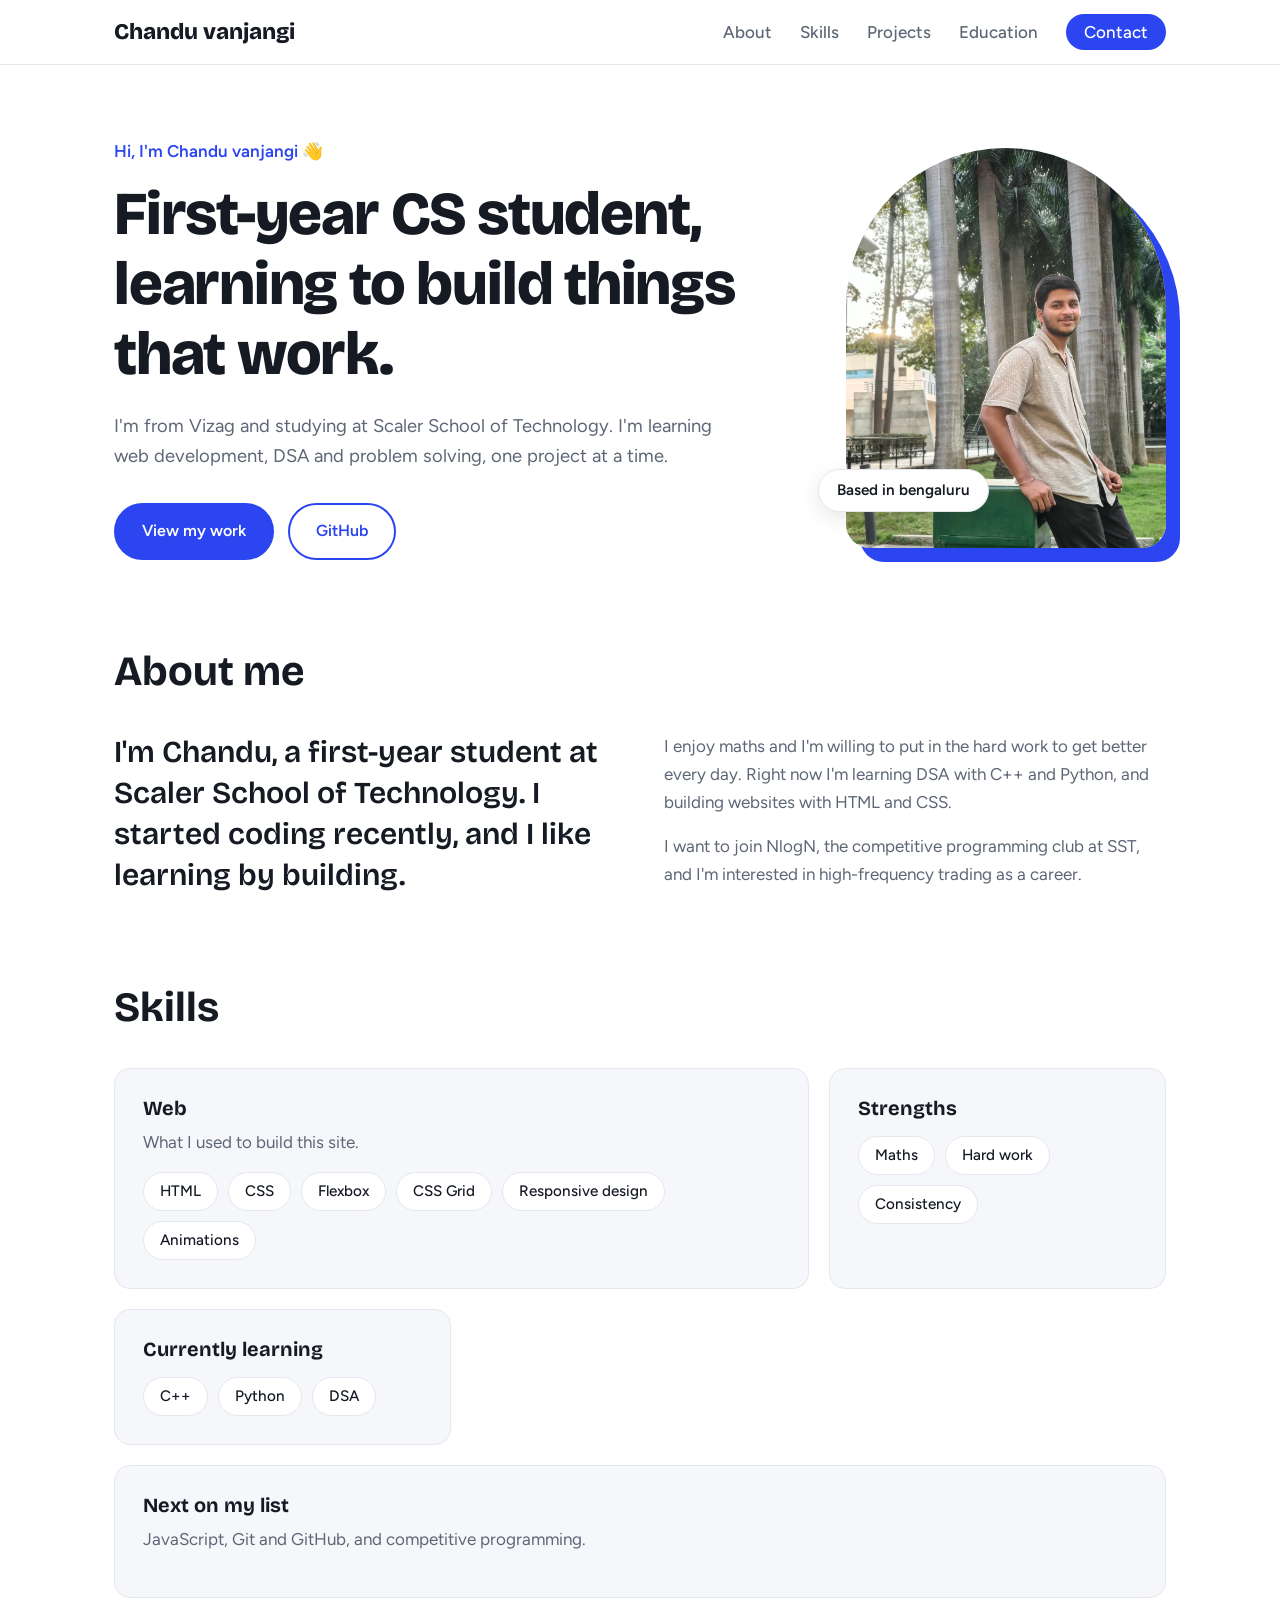
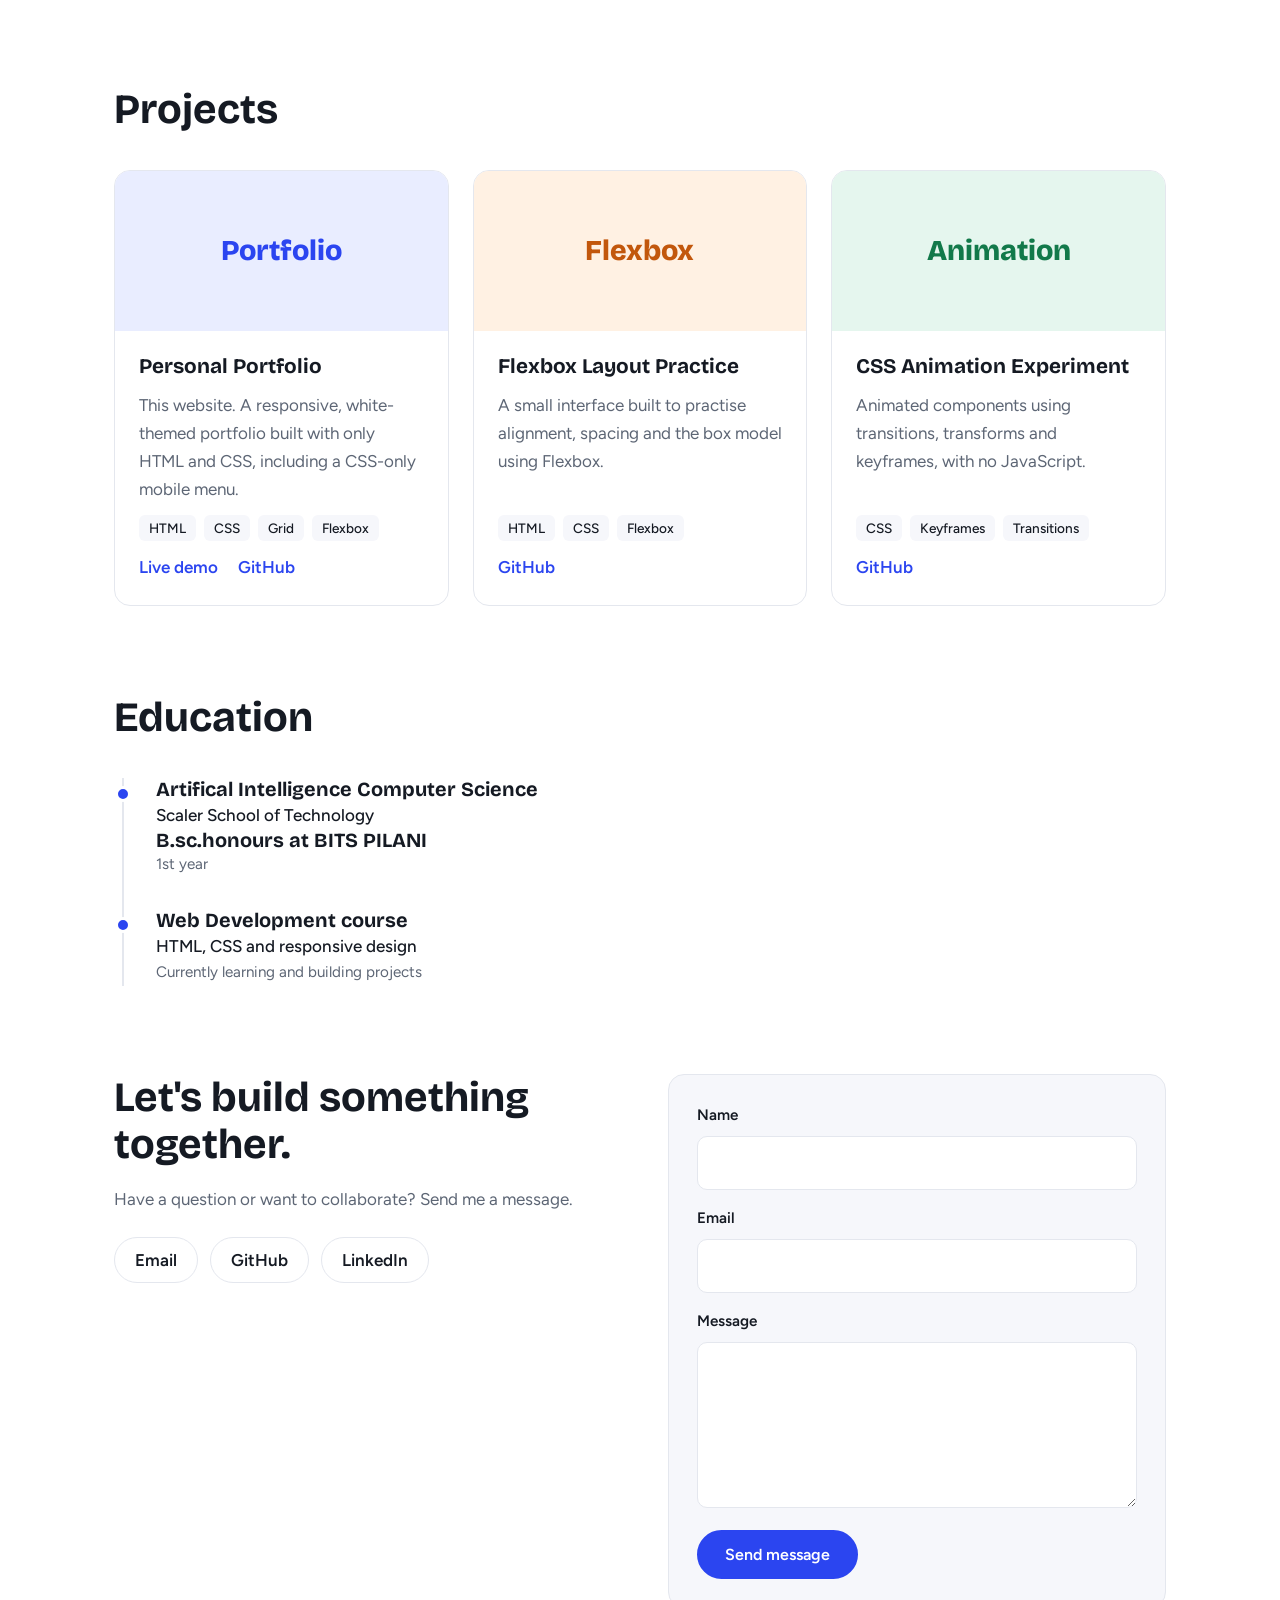
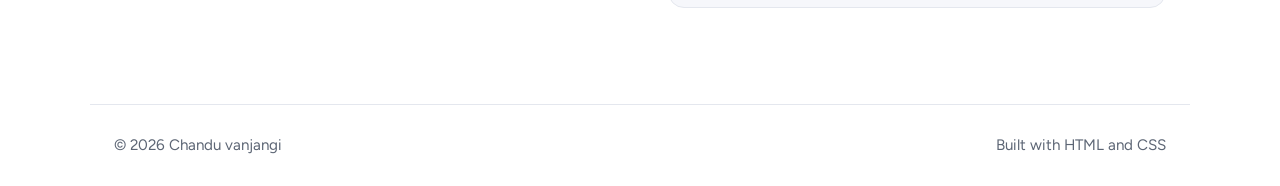
==== website.html @ ab2b3d85 "intial commit" ====
<!DOCTYPE html>
<html lang="en">
<head>
  <meta charset="UTF-8">
  <meta name="viewport" content="width=device-width, initial-scale=1">
  <title>Chandu | Portfolio</title>
  <meta name="description" content="Portfolio of Chandu, a first-year Computer Science student at Scaler School of Technology.">
  <link rel="preconnect" href="https://fonts.googleapis.com">
  <link rel="preconnect" href="https://fonts.gstatic.com" crossorigin>
  <link href="https://fonts.googleapis.com/css2?family=Bricolage+Grotesque:wght@600;700;800&family=Figtree:wght@400;500;600&display=swap" rel="stylesheet">
  <link rel="stylesheet" href="style.css">
  <style>/* ---------- DESIGN TOKENS: change a color here and it changes everywhere ---------- */
:root {
  --bg: #ffffff;
  --surface: #f6f7fb;
  --text: #151a23;
  --muted: #5d6675;
  --line: #e4e7ee;
  --accent: #2b45f0;
  --accent-soft: #e9edff;

  --font-head: "Bricolage Grotesque", "Segoe UI", system-ui, sans-serif;
  --font-body: "Figtree", "Segoe UI", system-ui, sans-serif;

  --radius: 16px;
  --nav-height: 64px;
}

/* ---------- RESET + BASE ---------- */
/* border-box: width includes padding + border (box model fix) */
*, *::before, *::after { box-sizing: border-box; }

html {
  scroll-behavior: smooth;
  scroll-padding-top: var(--nav-height); /* sticky nav won't cover section titles */
}

body {
  margin: 0;
  background: var(--bg);
  color: var(--text);
  font-family: var(--font-body);
  font-size: 1.0625rem;
  line-height: 1.65;
}

h1, h2, h3 {
  font-family: var(--font-head);
  line-height: 1.15;
  margin: 0;
}

p { margin: 0; }
ul { list-style: none; margin: 0; padding: 0; }
a { color: inherit; }
img { max-width: 100%; display: block; }

:focus-visible {
  outline: 3px solid var(--accent);
  outline-offset: 3px;
}

/* ---------- NAVBAR (position: sticky + Flexbox) ---------- */
.site-header {
  position: sticky;
  top: 0;
  z-index: 100;               /* keeps nav above all content */
  background: rgba(255, 255, 255, 0.95);
  border-bottom: 1px solid var(--line);
}

.nav {
  max-width: 1100px;
  margin: 0 auto;
  height: var(--nav-height);
  padding: 0 24px;
  display: flex;
  align-items: center;
  justify-content: space-between;
}

.logo {
  font-family: var(--font-head);
  font-weight: 800;
  font-size: 1.4rem;
  text-decoration: none;
}

.nav-links {
  display: flex;
  align-items: center;
  gap: 28px;
}

.nav-links a {
  text-decoration: none;
  font-weight: 500;
  color: var(--muted);
  transition: color 0.2s ease;
}
.nav-links a:hover { color: var(--text); }

.nav-links .nav-cta {
  color: #fff;
  background: var(--accent);
  padding: 8px 18px;
  border-radius: 999px;
}
.nav-links .nav-cta:hover { color: #fff; background: #1f33c4; }

/* CSS-only hamburger: hidden checkbox + label */
.menu-toggle { display: none; }
.menu-button { display: none; }

@media (max-width: 760px) {
  .menu-button {
    display: flex;
    align-items: center;
    justify-content: center;
    width: 44px;
    height: 44px;
    cursor: pointer;
  }

  /* the three lines are one span + its pseudo-elements */
  .menu-button span,
  .menu-button span::before,
  .menu-button span::after {
    content: "";
    display: block;
    width: 22px;
    height: 2px;
    background: var(--text);
    position: relative;
    transition: transform 0.25s ease, background 0.25s ease;
  }
  .menu-button span::before { position: absolute; top: -7px; }
  .menu-button span::after  { position: absolute; top: 7px; }

  /* checked = menu open: turn the lines into an X */
  .menu-toggle:checked + .menu-button span { background: transparent; }
  .menu-toggle:checked + .menu-button span::before { transform: translateY(7px) rotate(45deg); }
  .menu-toggle:checked + .menu-button span::after  { transform: translateY(-7px) rotate(-45deg); }

  .nav-links {
    display: none;
    position: absolute;       /* drops below the navbar */
    top: var(--nav-height);
    left: 0;
    right: 0;
    flex-direction: column;
    align-items: stretch;
    gap: 0;
    background: var(--bg);
    border-bottom: 1px solid var(--line);
    padding: 8px 24px 20px;
  }
  .nav-links li a { display: block; padding: 12px 0; }
  .nav-links .nav-cta { margin-top: 8px; text-align: center; }

  .menu-toggle:checked ~ .nav-links { display: flex; }
}

/* ---------- SHARED LAYOUT ---------- */
.section {
  max-width: 1100px;
  margin: 0 auto;
  padding: 88px 24px 0;
}

.section > h2 {
  font-size: clamp(1.9rem, 4vw, 2.6rem);
  margin-bottom: 36px;
}

/* Buttons */
.btn {
  display: inline-block;
  padding: 13px 26px;
  border-radius: 999px;
  font-family: var(--font-body);
  font-size: 1rem;
  font-weight: 600;
  text-decoration: none;
  border: 2px solid var(--accent);
  cursor: pointer;
  transition: transform 0.2s ease, background 0.2s ease, color 0.2s ease;
}
.btn-primary { background: var(--accent); color: #fff; }
.btn-primary:hover { background: #1f33c4; border-color: #1f33c4; transform: translateY(-3px); }
.btn-outline { background: transparent; color: var(--accent); }
.btn-outline:hover { background: var(--accent-soft); transform: translateY(-3px); }

/* ---------- HERO (Flexbox split layout) ---------- */
.hero {
  max-width: 1100px;
  margin: 0 auto;
  padding: 72px 24px 0;
  display: flex;
  align-items: center;
  justify-content: space-between;
  gap: 56px;
}

.hero-text { flex: 1; }     /* text takes the leftover space */

.hero-hello {
  font-weight: 600;
  color: var(--accent);
  margin-bottom: 14px;
}

.hero h1 {
  font-size: clamp(2.3rem, 5.2vw, 3.8rem);
  font-weight: 800;
  letter-spacing: -0.02em;
  margin-bottom: 22px;
}

.hero-intro {
  max-width: 52ch;
  color: var(--muted);
  font-size: 1.15rem;
  margin-bottom: 32px;
}

.hero-buttons { display: flex; flex-wrap: wrap; gap: 14px; }

/* Photo: arch shape + offset accent block behind it */
.hero-photo {
  position: relative;       /* anchor for the absolute badge */
  flex: 0 0 auto;
}

.photo-frame {
  position: relative;
  width: 320px;
  height: 400px;
  border-radius: 160px 160px 24px 24px;   /* round top = arch */
  background: var(--accent-soft);
  overflow: hidden;
  box-shadow: 14px 14px 0 var(--accent);
  animation: rise 0.9s ease both;          /* page-load animation */
}

.photo-frame img {
  position: absolute;
  inset: 0;                  /* covers the whole frame */
  width: 100%;
  height: 100%;
  object-fit: cover;         /* crops instead of stretching */
  object-position: center top;
}

/* Shown behind the photo until you add images/profile.jpg */
.photo-initial {
  position: absolute;
  inset: 0;
  display: flex;
  align-items: center;
  justify-content: center;
  font-family: var(--font-head);
  font-size: 9rem;
  font-weight: 800;
  color: var(--accent);
}

.badge {
  position: absolute;
  left: -28px;
  bottom: 36px;
  background: #fff;
  border: 1px solid var(--line);
  border-radius: 999px;
  padding: 8px 18px;
  font-size: 0.95rem;
  font-weight: 600;
  box-shadow: 0 6px 20px rgba(21, 26, 35, 0.1);
  animation: float 4s ease-in-out infinite;  /* gentle floating loop */
}

@keyframes rise {
  from { opacity: 0; transform: translateY(24px); }
  to   { opacity: 1; transform: translateY(0); }
}

@keyframes float {
  0%, 100% { transform: translateY(0); }
  50%      { transform: translateY(-8px); }
}

@media (max-width: 860px) {
  .hero {
    flex-direction: column-reverse;   /* photo first on mobile */
    align-items: flex-start;
    padding-top: 40px;
    gap: 44px;
  }
  .photo-frame { width: 260px; height: 330px; border-radius: 130px 130px 20px 20px; }
  .badge { left: 150px; }
}

/* ---------- ABOUT (Grid: 2 columns -> 1 column) ---------- */
.about-grid {
  display: grid;
  grid-template-columns: 1fr 1fr;
  gap: 48px;
  align-items: start;
}

.about-lead {
  font-family: var(--font-head);
  font-size: clamp(1.4rem, 2.6vw, 1.9rem);
  font-weight: 600;
  line-height: 1.35;
}

.about-more { display: grid; gap: 16px; color: var(--muted); }

@media (max-width: 760px) {
  .about-grid { grid-template-columns: 1fr; gap: 24px; }
}

/* ---------- SKILLS (Grid bento: cards span different columns) ---------- */
.skills-grid {
  display: grid;
  grid-template-columns: repeat(3, 1fr);
  gap: 20px;
}

.skill-card {
  background: var(--surface);
  border: 1px solid var(--line);
  border-radius: var(--radius);
  padding: 28px;
  transition: transform 0.25s ease, border-color 0.25s ease;
}
.skill-card:hover { transform: translateY(-6px); border-color: var(--accent); }

.skill-card h3 { font-size: 1.25rem; margin-bottom: 8px; }
.skill-card > p { color: var(--muted); margin-bottom: 16px; }
.skill-card > h3 + .pills { margin-top: 16px; }

.skill-web  { grid-column: span 2; }   /* wide card */
.skill-wide { grid-column: span 3; }   /* full-width card */

.pills { display: flex; flex-wrap: wrap; gap: 10px; }
.pills li {
  background: #fff;
  border: 1px solid var(--line);
  border-radius: 999px;
  padding: 6px 16px;
  font-weight: 500;
  font-size: 0.95rem;
}

@media (max-width: 860px) {
  .skills-grid { grid-template-columns: 1fr 1fr; }
  .skill-web, .skill-wide { grid-column: span 2; }
}
@media (max-width: 560px) {
  .skills-grid { grid-template-columns: 1fr; }
  .skill-web, .skill-wide { grid-column: span 1; }
}

/* ---------- PROJECTS (Grid: auto-fit makes it responsive by itself) ---------- */
.projects-grid {
  display: grid;
  grid-template-columns: repeat(auto-fit, minmax(290px, 1fr));
  gap: 24px;
}

.project-card {
  display: flex;
  flex-direction: column;
  background: #fff;
  border: 1px solid var(--line);
  border-radius: var(--radius);
  overflow: hidden;
  transition: transform 0.25s ease, box-shadow 0.25s ease;
}
.project-card:hover {
  transform: translateY(-8px);
  box-shadow: 0 18px 36px rgba(21, 26, 35, 0.1);
}

/* Colored thumbnails (swap for screenshots later) */
.project-thumb {
  height: 160px;
  display: flex;
  align-items: center;
  justify-content: center;
}
.project-thumb span {
  font-family: var(--font-head);
  font-size: 1.8rem;
  font-weight: 800;
  transition: transform 0.3s ease;
}
.project-card:hover .project-thumb span { transform: scale(1.1); }

.thumb-1 { background: var(--accent-soft); color: var(--accent); }
.thumb-2 { background: #fff1e3; color: #c2570c; }
.thumb-3 { background: #e5f6ee; color: #12794a; }

.project-body {
  flex: 1;                       /* body fills card so links stick to the bottom */
  display: flex;
  flex-direction: column;
  gap: 12px;
  padding: 24px;
}
.project-body h3 { font-size: 1.3rem; }
.project-body > p { color: var(--muted); flex: 1; }

.tags { display: flex; flex-wrap: wrap; gap: 8px; }
.tags li {
  background: var(--surface);
  border-radius: 6px;
  padding: 2px 10px;
  font-size: 0.85rem;
  font-weight: 500;
}

.project-links { display: flex; gap: 20px; font-weight: 600; }
.project-links a { color: var(--accent); text-decoration: none; }
.project-links a:hover { text-decoration: underline; }

/* ---------- EDUCATION (timeline: border + pseudo-element dots) ---------- */
.timeline {
  border-left: 2px solid var(--line);
  margin-left: 8px;
  display: grid;
  gap: 32px;
}

.timeline-item {
  position: relative;
  padding-left: 32px;
}
.timeline-item::before {          /* the dot on the line */
  content: "";
  position: absolute;
  left: -9px;
  top: 8px;
  width: 16px;
  height: 16px;
  border-radius: 50%;
  background: var(--accent);
  border: 3px solid #fff;
}

.timeline-item h3 { font-size: 1.25rem; }
.timeline-place { font-weight: 500; }
.timeline-date { color: var(--muted); font-size: 0.95rem; }

/* ---------- CONTACT ---------- */
.contact {
  display: grid;
  grid-template-columns: 1fr 1fr;
  gap: 56px;
  align-items: start;
}

.contact-info h2 {
  font-size: clamp(1.9rem, 4vw, 2.6rem);
  margin-bottom: 16px;
}
.contact-info > p { color: var(--muted); margin-bottom: 24px; }

.contact-links { display: flex; flex-wrap: wrap; gap: 12px; }
.contact-links a {
  display: inline-block;
  padding: 8px 20px;
  border: 1px solid var(--line);
  border-radius: 999px;
  text-decoration: none;
  font-weight: 600;
  transition: background 0.2s ease, border-color 0.2s ease;
}
.contact-links a:hover { background: var(--accent-soft); border-color: var(--accent); }

.contact-form {
  display: flex;
  flex-direction: column;
  gap: 8px;
  background: var(--surface);
  border: 1px solid var(--line);
  border-radius: var(--radius);
  padding: 28px;
}
.contact-form label { font-weight: 600; font-size: 0.95rem; }
.contact-form input,
.contact-form textarea {
  font: inherit;
  padding: 12px 14px;
  border: 1px solid var(--line);
  border-radius: 10px;
  background: #fff;
  margin-bottom: 8px;
  transition: border-color 0.2s ease, box-shadow 0.2s ease;
}
.contact-form input:focus,
.contact-form textarea:focus {
  outline: none;
  border-color: var(--accent);
  box-shadow: 0 0 0 3px var(--accent-soft);
}
.contact-form textarea { resize: vertical; }
.contact-form .btn { align-self: flex-start; margin-top: 6px; }

@media (max-width: 760px) {
  .contact { grid-template-columns: 1fr; gap: 32px; }
}

/* ---------- FOOTER ---------- */
.site-footer {
  margin: 96px auto 0;
  border-top: 1px solid var(--line);
  padding: 28px 24px;
  display: flex;
  flex-wrap: wrap;
  justify-content: space-between;
  gap: 8px;
  max-width: 1100px;
  color: var(--muted);
  font-size: 0.95rem;
}

/* Respect people who turn animations off */
@media (prefers-reduced-motion: reduce) {
  *, *::before, *::after { animation: none !important; transition: none !important; scroll-behavior: auto; }
}</style>
</head>
<body>

  <!-- NAVBAR (sticky, CSS-only mobile menu) -->
  <header class="site-header">
    <nav class="nav" aria-label="Main navigation">
      <a class="logo" href="#hero">Chandu vanjangi</a>

      <input type="checkbox" id="menu-toggle" class="menu-toggle">
      <label for="menu-toggle" class="menu-button" aria-label="Toggle menu"><span></span></label>

      <ul class="nav-links">
        <li><a href="#about">About</a></li>
        <li><a href="#skills">Skills</a></li>
        <li><a href="#projects">Projects</a></li>
        <li><a href="#education">Education</a></li>
        <li><a href="#contact" class="nav-cta">Contact</a></li>
      </ul>
    </nav>
  </header>

  <main>

    <!-- HERO -->
    <section id="hero" class="hero">
      <div class="hero-text">
        <p class="hero-hello">Hi, I'm Chandu vanjangi 👋</p>
        <h1>First-year CS student, learning to build things that work.</h1>
        <p class="hero-intro">
          I'm from Vizag and studying at Scaler School of Technology.
          I'm learning web development, DSA and problem solving, one project at a time.
        </p>
        <div class="hero-buttons">
          <a href="#projects" class="btn btn-primary">View my work</a>
          <!-- TODO: put your real GitHub username -->
          <a href="https://github.com/YOUR-USERNAME" class="btn btn-outline" target="_blank" rel="noopener">GitHub</a>
        </div>
      </div>

      <div class="hero-photo">
        <div class="photo-frame">
          <span class="photo-initial" aria-hidden="true">C</span>
          <!-- Put your photo at images/profile.jpg -->
          <img src="WhatsApp Image 2026-10-11 at 17.56.47 (2).jpeg" alt="">
        </div>
        <span class="badge">Based in bengaluru</span>
      </div>
    </section>

    <!-- ABOUT -->
    <section id="about" class="section">
      <h2>About me</h2>
      <div class="about-grid">
        <p class="about-lead">
          I'm Chandu, a first-year student at Scaler School of Technology.
          I started coding recently, and I like learning by building.
        </p>
        <div class="about-more">
          <p>
            I enjoy maths and I'm willing to put in the hard work to get better every day.
            Right now I'm learning DSA with C++ and Python, and building websites with HTML and CSS.
          </p>
          <p>
            I want to join NlogN, the competitive programming club at SST,
            and I'm interested in high-frequency trading as a career.
          </p>
        </div>
      </div>
    </section>

    <!-- SKILLS (CSS Grid bento) -->
    <section id="skills" class="section">
      <h2>Skills</h2>
      <div class="skills-grid">

        <article class="skill-card skill-web">
          <h3>Web</h3>
          <p>What I used to build this site.</p>
          <ul class="pills">
            <li>HTML</li>
            <li>CSS</li>
            <li>Flexbox</li>
            <li>CSS Grid</li>
            <li>Responsive design</li>
            <li>Animations</li>
          </ul>
        </article>

        <article class="skill-card">
          <h3>Strengths</h3>
          <ul class="pills">
            <li>Maths</li>
            <li>Hard work</li>
            <li>Consistency</li>
          </ul>
        </article>

        <article class="skill-card">
          <h3>Currently learning</h3>
          <ul class="pills">
            <li>C++</li>
            <li>Python</li>
            <li>DSA</li>
          </ul>
        </article>

        <article class="skill-card skill-wide">
          <h3>Next on my list</h3>
          <p>JavaScript, Git and GitHub, and competitive programming.</p>
        </article>

      </div>
    </section>

    <!-- PROJECTS -->
    <!-- TODO: replace projects 2 and 3 with your real course projects and links. -->
    <section id="projects" class="section">
      <h2>Projects</h2>
      <div class="projects-grid">

        <article class="project-card">
          <div class="project-thumb thumb-1" aria-hidden="true">
            <span>Portfolio</span>
          </div>
          <div class="project-body">
            <h3>Personal Portfolio</h3>
            <p>This website. A responsive, white-themed portfolio built with only HTML and CSS, including a CSS-only mobile menu.</p>
            <ul class="tags"><li>HTML</li><li>CSS</li><li>Grid</li><li>Flexbox</li></ul>
            <div class="project-links">
              <a href="#hero">Live demo</a>
              <a href="https://github.com/YOUR-USERNAME/portfolio" target="_blank" rel="noopener">GitHub</a>
            </div>
          </div>
        </article>

        <article class="project-card">
          <div class="project-thumb thumb-2" aria-hidden="true">
            <span>Flexbox</span>
          </div>
          <div class="project-body">
            <h3>Flexbox Layout Practice</h3>
            <p>A small interface built to practise alignment, spacing and the box model using Flexbox.</p>
            <ul class="tags"><li>HTML</li><li>CSS</li><li>Flexbox</li></ul>
            <div class="project-links">
              <a href="https://github.com/YOUR-USERNAME/flexbox-practice" target="_blank" rel="noopener">GitHub</a>
            </div>
          </div>
        </article>

        <article class="project-card">
          <div class="project-thumb thumb-3" aria-hidden="true">
            <span>Animation</span>
          </div>
          <div class="project-body">
            <h3>CSS Animation Experiment</h3>
            <p>Animated components using transitions, transforms and keyframes, with no JavaScript.</p>
            <ul class="tags"><li>CSS</li><li>Keyframes</li><li>Transitions</li></ul>
            <div class="project-links">
              <a href="https://github.com/YOUR-USERNAME/css-animations" target="_blank" rel="noopener">GitHub</a>
            </div>
          </div>
        </article>

      </div>
    </section>

    <!-- EDUCATION -->
    <section id="education" class="section">
      <h2>Education</h2>
      <div class="timeline">
        <article class="timeline-item">
          <h3> Artifical Intelligence Computer Science</h3>
          <p class="timeline-place">Scaler School of Technology</p>
          <h3>B.sc.honours at BITS PILANI</h3>
         
          <p class="timeline-date">1st year</p>
        </article>
        <article class="timeline-item">
          <h3>Web Development course</h3>
          <p class="timeline-place">HTML, CSS and responsive design</p>
          <p class="timeline-date">Currently learning and building projects</p>
        </article>
      </div>
    </section>

    <!-- CONTACT -->
    <section id="contact" class="section contact">
      <div class="contact-info">
        <h2>Let's build something together.</h2>
        <p>Have a question or want to collaborate? Send me a message.</p>
        <ul class="contact-links">
          <!-- TODO: replace with your real email, GitHub and LinkedIn -->
          <li><a href="mailto:vanjangi.chandu18@gmail.com">Email</a></li>
          <li><a href="https://github.com/chandu-vanjangi" target="_blank" rel="noopener">GitHub</a></li>
          <li><a href="https://www.linkedin.com/in/vanjangi-chandu-4593a7421/" target="_blank" rel="noopener">LinkedIn</a></li>
        </ul>
      </div>

      <!-- Front-end only form: opens the visitor's email app -->
      <form class="contact-form" action="mailto:YOUR-EMAIL@example.com" method="post" enctype="text/plain">
        <label for="name">Name</label>
        <input type="text" id="name" name="name" required>

        <label for="email">Email</label>
        <input type="email" id="email" name="email" required>

        <label for="message">Message</label>
        <textarea id="message" name="message" rows="5" required></textarea>

        <button type="submit" class="btn btn-primary">Send message</button>
      </form>
    </section>

  </main>

  <!-- FOOTER -->
  <footer class="site-footer">
    <p>© 2026 Chandu vanjangi</p>
    <p>Built with HTML and CSS</p>
  </footer>

</body>
</html>
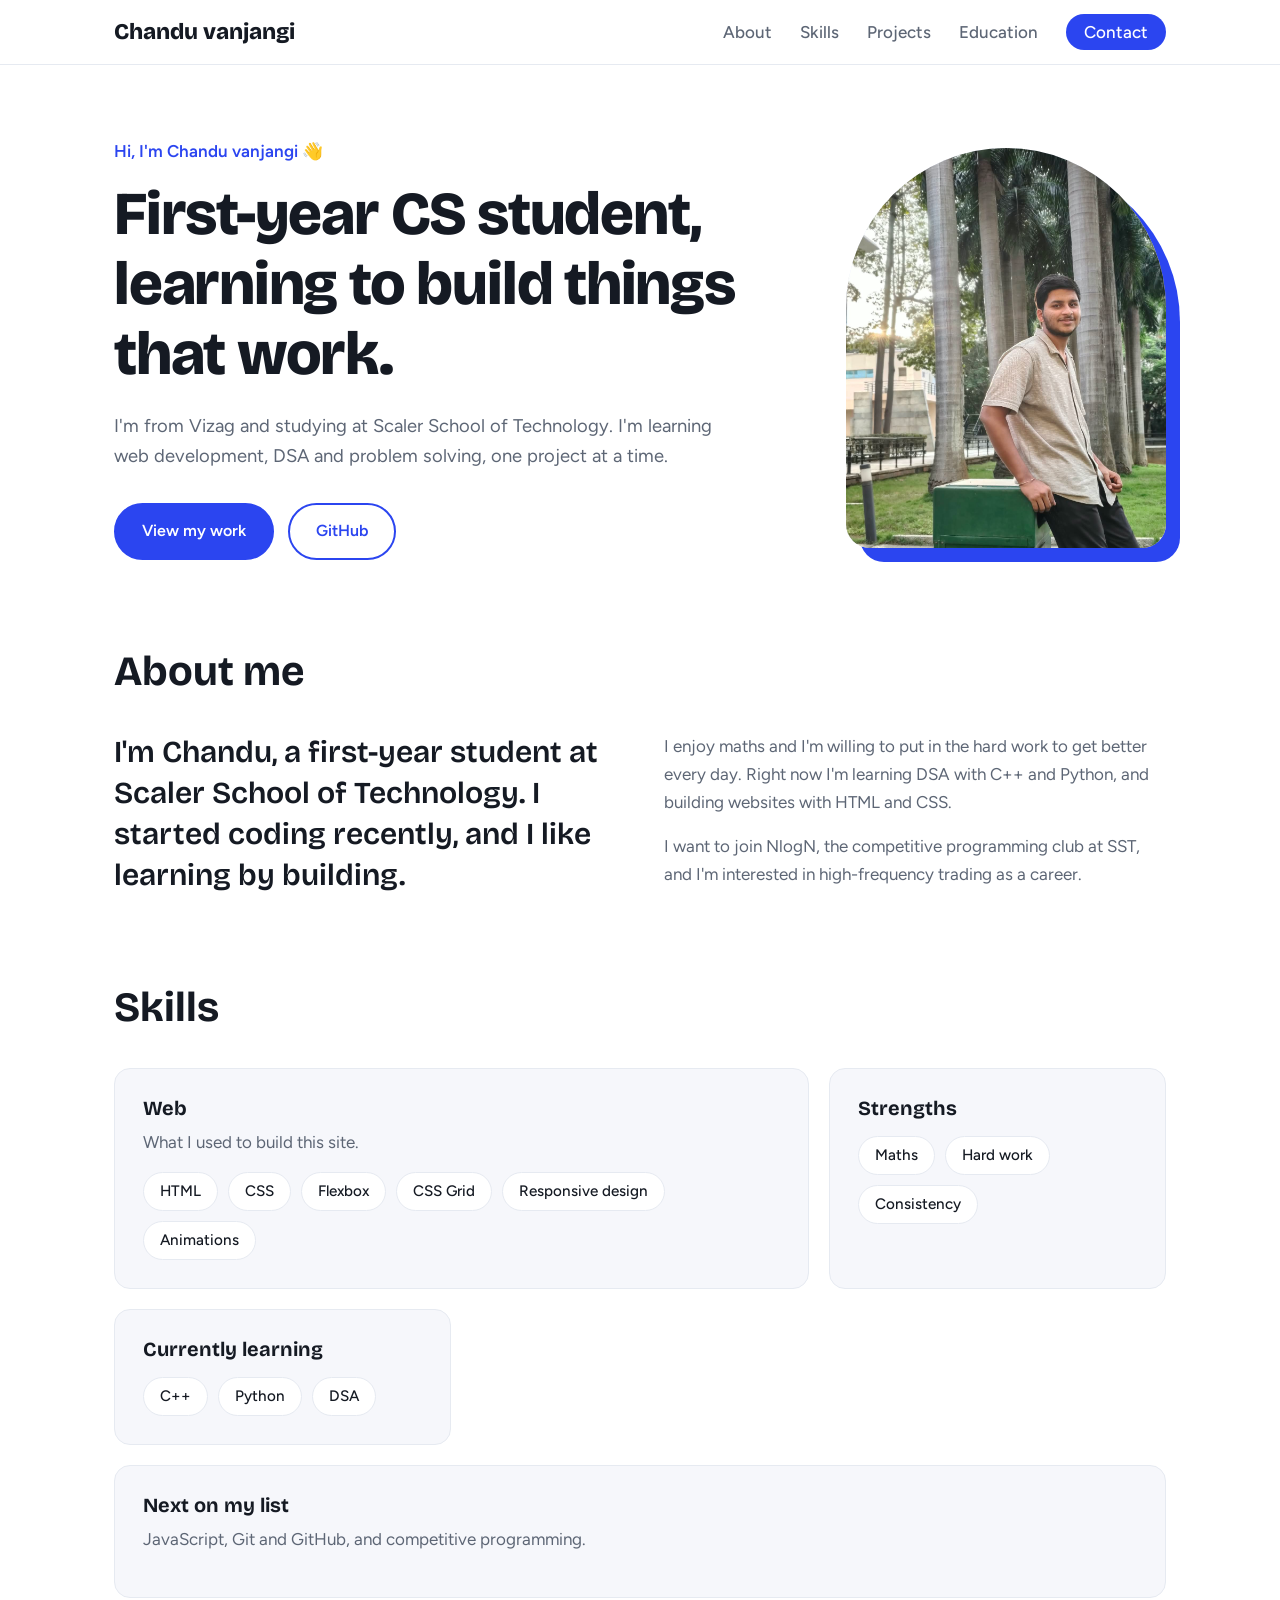
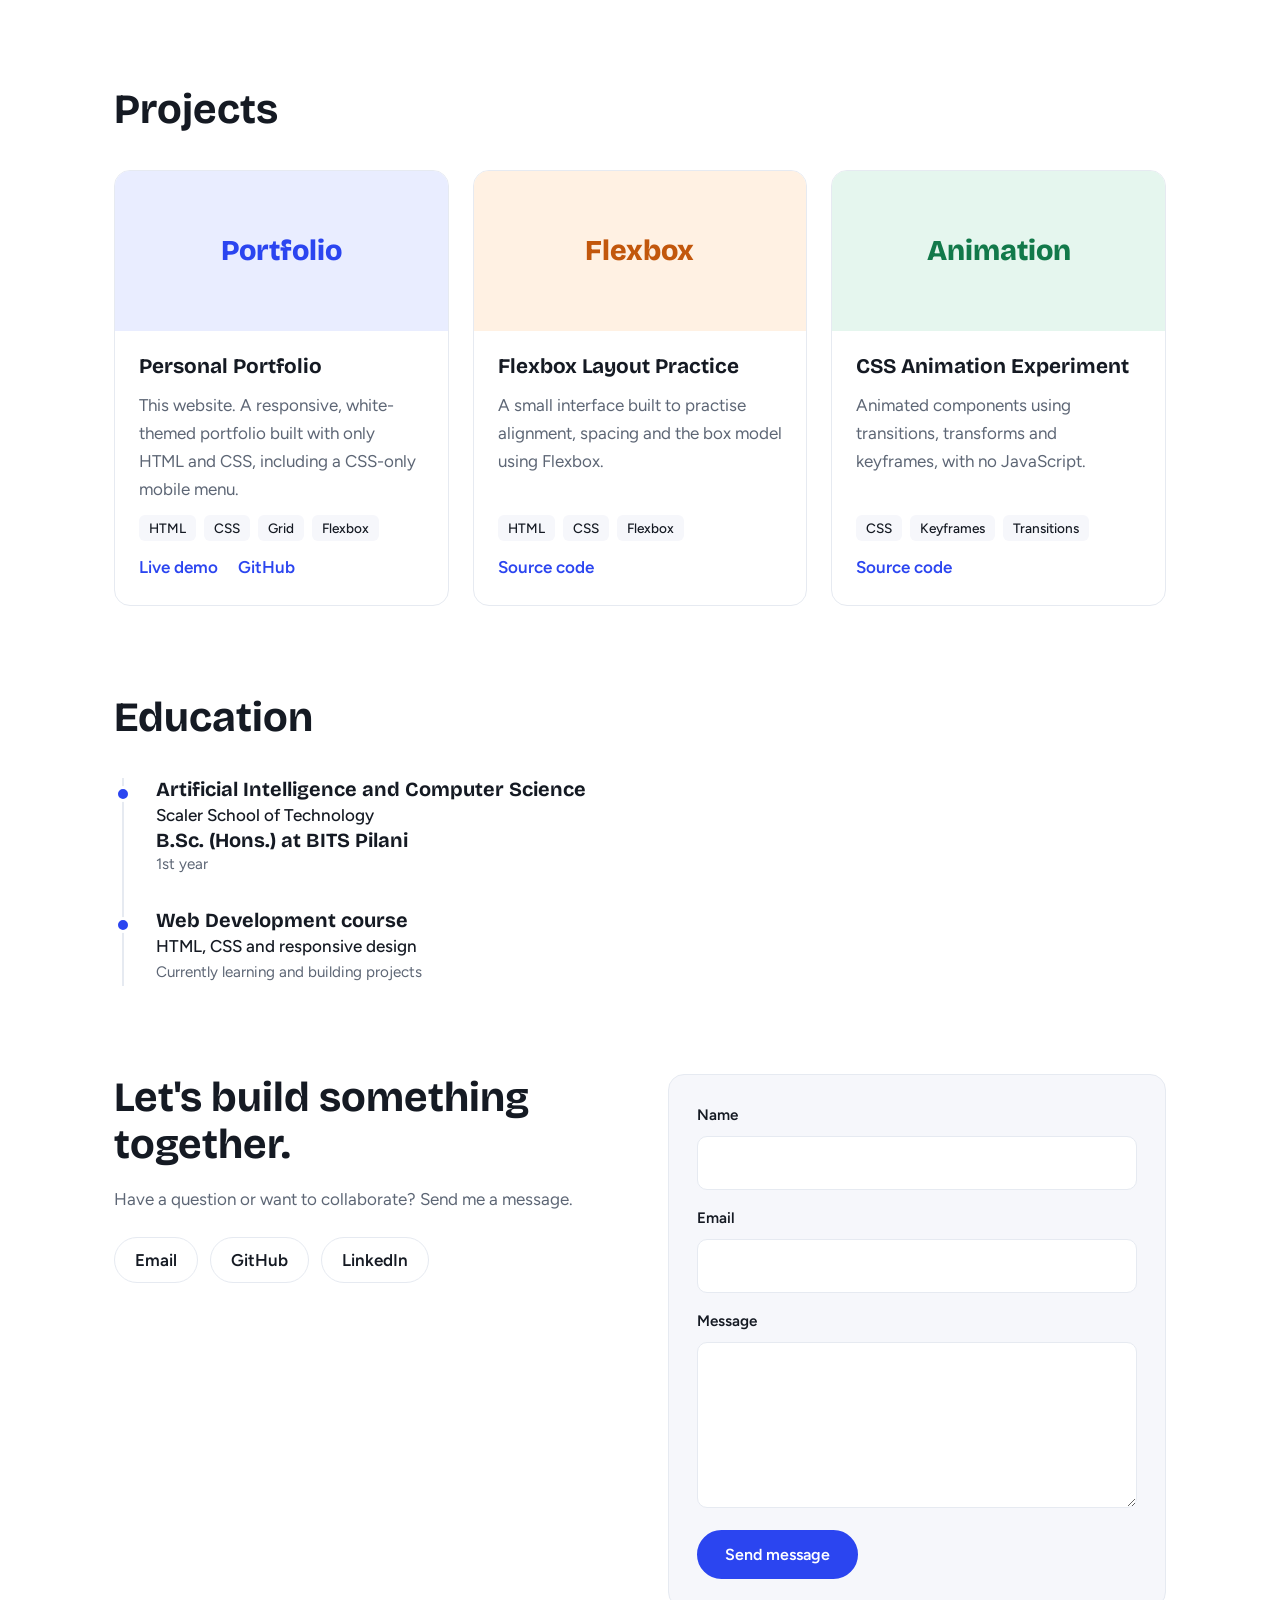
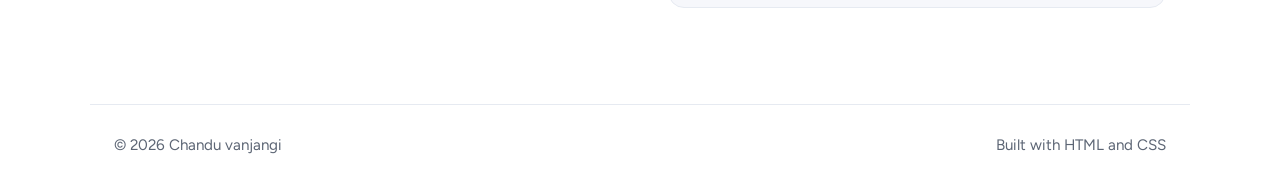
==== commit 4dc506c4: "initial commit" ====
--- a/website.html
+++ b/website.html
@@ -8,14 +8,13 @@
   <link rel="preconnect" href="https://fonts.googleapis.com">
   <link rel="preconnect" href="https://fonts.gstatic.com" crossorigin>
   <link href="https://fonts.googleapis.com/css2?family=Bricolage+Grotesque:wght@600;700;800&family=Figtree:wght@400;500;600&display=swap" rel="stylesheet">
-  <link rel="stylesheet" href="style.css">
   <style>/* ---------- DESIGN TOKENS: change a color here and it changes everywhere ---------- */
 :root {
   --bg: #ffffff;
   --surface: #f6f7fb;
   --text: #151a23;
   --muted: #5d6675;
-  --line: #e4e7ee;
+  --line: #e6eaf1;
   --accent: #2b45f0;
   --accent-soft: #e9edff;
 
@@ -565,8 +564,7 @@
         </p>
         <div class="hero-buttons">
           <a href="#projects" class="btn btn-primary">View my work</a>
-          <!-- TODO: put your real GitHub username -->
-          <a href="https://github.com/YOUR-USERNAME" class="btn btn-outline" target="_blank" rel="noopener">GitHub</a>
+          <a href="https://github.com/chandu-vanjangi" class="btn btn-outline" target="_blank" rel="noopener">GitHub</a>
         </div>
       </div>
 
@@ -574,9 +572,9 @@
         <div class="photo-frame">
           <span class="photo-initial" aria-hidden="true">C</span>
           <!-- Put your photo at images/profile.jpg -->
-          <img src="WhatsApp Image 2026-10-11 at 17.56.47 (2).jpeg" alt="">
+          <img src="WhatsApp Image 2026-10-11 at 17.56.47 (2).jpeg" alt="Chandu vanjangi portrait">
         </div>
-        <span class="badge">Based in bengaluru</span>
+       
       </div>
     </section>
 
@@ -646,7 +644,6 @@
     </section>
 
     <!-- PROJECTS -->
-    <!-- TODO: replace projects 2 and 3 with your real course projects and links. -->
     <section id="projects" class="section">
       <h2>Projects</h2>
       <div class="projects-grid">
@@ -661,7 +658,7 @@
             <ul class="tags"><li>HTML</li><li>CSS</li><li>Grid</li><li>Flexbox</li></ul>
             <div class="project-links">
               <a href="#hero">Live demo</a>
-              <a href="https://github.com/YOUR-USERNAME/portfolio" target="_blank" rel="noopener">GitHub</a>
+              <a href="https://github.com/chandu-vanjangi" target="_blank" rel="noopener">GitHub</a>
             </div>
           </div>
         </article>
@@ -675,7 +672,7 @@
             <p>A small interface built to practise alignment, spacing and the box model using Flexbox.</p>
             <ul class="tags"><li>HTML</li><li>CSS</li><li>Flexbox</li></ul>
             <div class="project-links">
-              <a href="https://github.com/YOUR-USERNAME/flexbox-practice" target="_blank" rel="noopener">GitHub</a>
+              <a href="https://github.com/chandu-vanjangi" target="_blank" rel="noopener">Source code</a>
             </div>
           </div>
         </article>
@@ -689,7 +686,7 @@
             <p>Animated components using transitions, transforms and keyframes, with no JavaScript.</p>
             <ul class="tags"><li>CSS</li><li>Keyframes</li><li>Transitions</li></ul>
             <div class="project-links">
-              <a href="https://github.com/YOUR-USERNAME/css-animations" target="_blank" rel="noopener">GitHub</a>
+              <a href="https://github.com/chandu-vanjangi" target="_blank" rel="noopener">Source code</a>
             </div>
           </div>
         </article>
@@ -702,10 +699,9 @@
       <h2>Education</h2>
       <div class="timeline">
         <article class="timeline-item">
-          <h3> Artifical Intelligence Computer Science</h3>
+          <h3>Artificial Intelligence and Computer Science</h3>
           <p class="timeline-place">Scaler School of Technology</p>
-          <h3>B.sc.honours at BITS PILANI</h3>
-         
+          <h3>B.Sc. (Hons.) at BITS Pilani</h3>
           <p class="timeline-date">1st year</p>
         </article>
         <article class="timeline-item">
@@ -722,7 +718,6 @@
         <h2>Let's build something together.</h2>
         <p>Have a question or want to collaborate? Send me a message.</p>
         <ul class="contact-links">
-          <!-- TODO: replace with your real email, GitHub and LinkedIn -->
           <li><a href="mailto:vanjangi.chandu18@gmail.com">Email</a></li>
           <li><a href="https://github.com/chandu-vanjangi" target="_blank" rel="noopener">GitHub</a></li>
           <li><a href="https://www.linkedin.com/in/vanjangi-chandu-4593a7421/" target="_blank" rel="noopener">LinkedIn</a></li>
@@ -730,7 +725,7 @@
       </div>
 
       <!-- Front-end only form: opens the visitor's email app -->
-      <form class="contact-form" action="mailto:YOUR-EMAIL@example.com" method="post" enctype="text/plain">
+      <form class="contact-form" action="mailto:vanjangi.chandu18@gmail.com" method="post" enctype="text/plain">
         <label for="name">Name</label>
         <input type="text" id="name" name="name" required>
 
